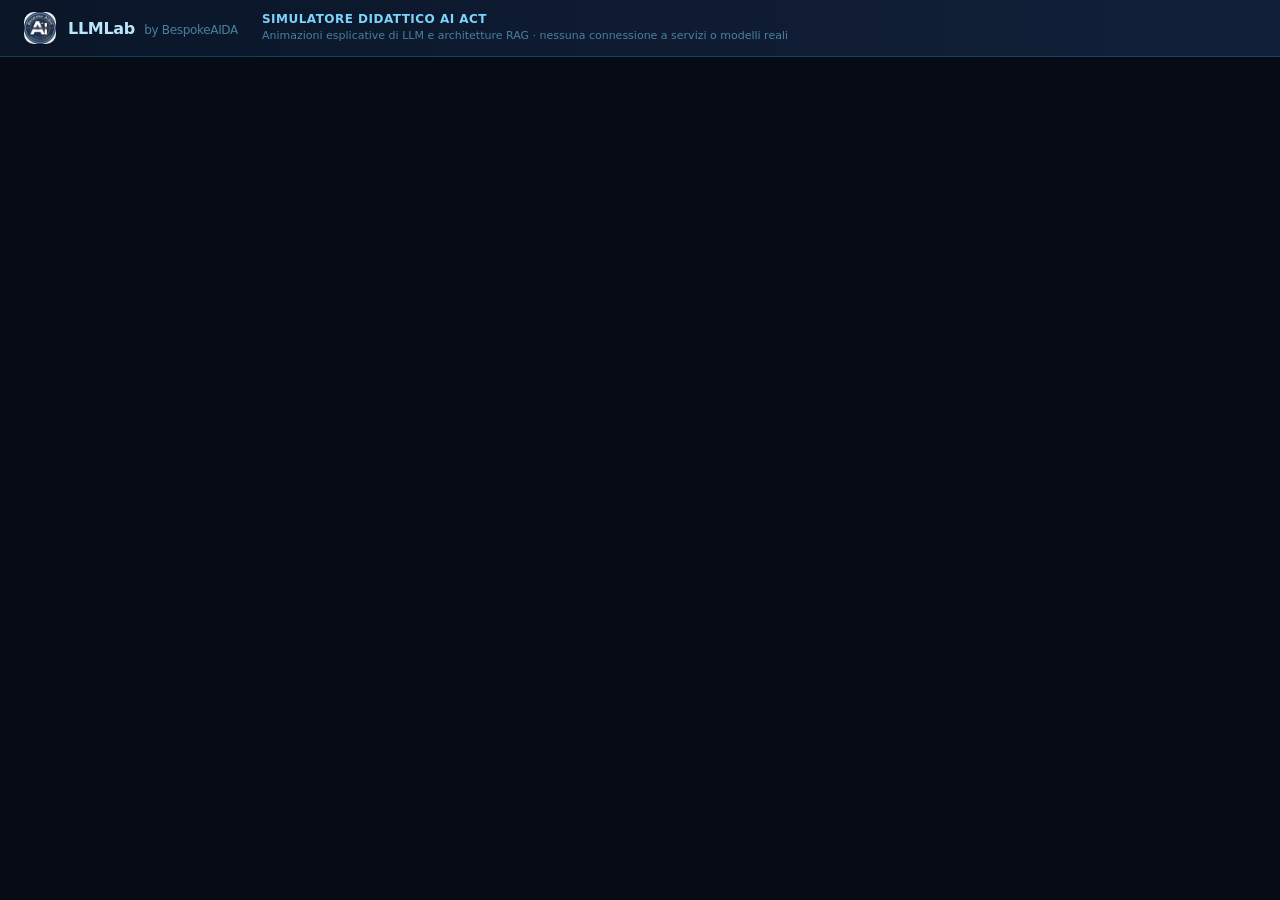
==== index.html @ 725a4943 "Add files via upload" ====
<!DOCTYPE html>
<html lang="it">
<head>
  <meta charset="UTF-8" />
  <meta name="viewport" content="width=device-width, initial-scale=1.0" />
  <title>LLMLab — BespokeAIDA</title>
  <link rel="stylesheet" href="styles/tokens.css" />
  <link rel="stylesheet" href="styles/main.css" />
</head>
<body>

  <!-- Educational Banner -->
  <div class="edu-banner">
    <div class="edu-banner__logo">
      <img src="assets/aida-logo.png" alt="BespokeAIDA" />
      <span class="edu-banner__brand">LLMLab <span class="edu-banner__by">by BespokeAIDA</span></span>
    </div>
    <div class="edu-banner__info">
      <span class="edu-banner__label">Simulatore didattico AI Act</span>
      <span class="edu-banner__sub">Animazioni esplicative di LLM e architetture RAG · nessuna connessione a servizi o modelli reali</span>
    </div>
  </div>

  <div class="app" id="app"></div>

  <script type="module" src="js/app.js"></script>
</body>
</html>
---- styles/tokens.css ----
/* LLMLab — Design tokens */

:root {
  /* Accents (allineati alle sim LLM/RAG) */
  --ll-cyan:       #38d9ff;
  --ll-cyan-dim:   #1cb8db;
  --ll-cyan-soft:  rgba(56, 217, 255, 0.14);
  --ll-purple:     #a78bfa;
  --ll-purple-soft: rgba(167, 139, 250, 0.16);
  --ll-green:      #64f4ac;
  --ll-green-soft: rgba(100, 244, 172, 0.14);

  /* Surfaces */
  --bg:          #070b16;
  --bg-elevated: #111a33;
  --bg-panel:    #151f3a;
  --bg-hover:    rgba(255, 255, 255, 0.05);
  --bg-card:     #10182d;

  /* Border */
  --border:       rgba(45, 60, 103, 0.9);
  --border-light: rgba(255, 255, 255, 0.08);

  /* Text */
  --fg:         #edf3ff;
  --fg-muted:   #9fb2d8;
  --fg-subtle:  #6f81a8;
  --fg-heading: #ffffff;

  /* Banner */
  --banner-bg:   #0a1628;
  --banner-mid:  #12203a;
  --banner-text: #7dd3fc;
  --banner-sub:  rgba(125, 211, 252, 0.55);

  /* Font */
  --font-display: "Segoe UI", system-ui, -apple-system, sans-serif;
  --font-ui:      "Segoe UI", system-ui, -apple-system, sans-serif;
  --font-mono:    "JetBrains Mono", Consolas, monospace;
  --font-size-xs: 11px;
  --font-size-sm: 12px;
  --font-size-md: 14px;
  --font-size-lg: 16px;
  --font-size-xl: 22px;
  --font-size-2xl: 34px;

  /* Spacing */
  --sp-1: 4px;
  --sp-2: 8px;
  --sp-3: 12px;
  --sp-4: 16px;
  --sp-5: 20px;
  --sp-6: 24px;
  --sp-8: 32px;

  /* Shape */
  --r-sm: 6px;
  --r-md: 10px;
  --r-lg: 16px;
  --r-xl: 22px;
  --r-full: 999px;

  --trans: 180ms ease;
  --trans-slow: 280ms ease;

  color-scheme: dark;
}
---- styles/main.css ----
/* LLMLab — Shell + hub */

*, *::before, *::after { box-sizing: border-box; margin: 0; padding: 0; }

html, body {
  height: 100%;
  font-family: var(--font-ui);
  font-size: var(--font-size-md);
  color: var(--fg);
  background: var(--bg);
  overflow: hidden;
}

body {
  display: flex;
  flex-direction: column;
}

/* ── Banner ── */
.edu-banner {
  display: flex;
  align-items: center;
  gap: var(--sp-6);
  padding: var(--sp-3) var(--sp-6);
  background: linear-gradient(90deg, var(--banner-bg) 0%, var(--banner-mid) 100%);
  border-bottom: 1px solid rgba(56, 217, 255, 0.2);
  flex-shrink: 0;
  min-height: 52px;
}

.edu-banner__logo {
  display: flex;
  align-items: center;
  gap: var(--sp-3);
  flex-shrink: 0;
}

.edu-banner__logo img {
  height: 32px;
  width: auto;
  border-radius: var(--r-md);
}

.edu-banner__brand {
  font-size: var(--font-size-lg);
  font-weight: 700;
  color: #bae6fd;
  letter-spacing: -0.02em;
  white-space: nowrap;
}

.edu-banner__by {
  font-weight: 400;
  font-size: var(--font-size-sm);
  color: var(--banner-sub);
  margin-left: var(--sp-1);
}

.edu-banner__info {
  display: flex;
  flex-direction: column;
  gap: 2px;
}

.edu-banner__label {
  font-size: var(--font-size-sm);
  font-weight: 600;
  color: var(--banner-text);
  letter-spacing: 0.04em;
  text-transform: uppercase;
}

.edu-banner__sub {
  font-size: var(--font-size-xs);
  color: var(--banner-sub);
  line-height: 1.4;
}

/* ── App ── */
.app {
  flex: 1;
  min-height: 0;
  display: flex;
  flex-direction: column;
  overflow: hidden;
}

/* ── Hub ── */
.hub {
  flex: 1;
  min-height: 0;
  overflow-y: auto;
  padding: var(--sp-8) var(--sp-6);
  background:
    radial-gradient(circle at 18% 8%, rgba(56, 217, 255, 0.14), transparent 32%),
    radial-gradient(circle at 88% 12%, rgba(167, 139, 250, 0.14), transparent 28%),
    radial-gradient(circle at 50% 100%, rgba(100, 244, 172, 0.08), transparent 36%),
    linear-gradient(160deg, #070b16 0%, #0b1020 55%, #0d1325 100%);
  display: flex;
  flex-direction: column;
  align-items: center;
  justify-content: center;
  gap: var(--sp-8);
}

.hub__hero {
  text-align: center;
  max-width: 720px;
}

.hub__brand {
  font-size: clamp(2rem, 4vw, 2.75rem);
  font-weight: 800;
  letter-spacing: -0.03em;
  color: var(--fg-heading);
  line-height: 1.1;
  margin-bottom: var(--sp-3);
}

.hub__brand span {
  background: linear-gradient(90deg, var(--ll-cyan), var(--ll-purple));
  -webkit-background-clip: text;
  background-clip: text;
  color: transparent;
}

.hub__lead {
  font-size: var(--font-size-lg);
  color: var(--fg-muted);
  line-height: 1.55;
  max-width: 540px;
  margin: 0 auto;
}

.hub__cards {
  display: grid;
  grid-template-columns: repeat(2, minmax(0, 340px));
  gap: var(--sp-5);
  width: 100%;
  max-width: 720px;
  justify-content: center;
}

@media (max-width: 720px) {
  .hub__cards { grid-template-columns: 1fr; max-width: 400px; }
}

.hub-card {
  display: flex;
  flex-direction: column;
  align-items: flex-start;
  gap: var(--sp-3);
  padding: var(--sp-6);
  background: rgba(16, 24, 45, 0.85);
  border: 1px solid var(--border);
  border-radius: var(--r-xl);
  text-align: left;
  color: inherit;
  cursor: pointer;
  transition: border-color var(--trans), transform var(--trans), background var(--trans);
}

.hub-card:hover {
  transform: translateY(-2px);
  background: rgba(21, 31, 58, 0.95);
}

.hub-card--llm:hover { border-color: rgba(56, 217, 255, 0.55); }
.hub-card--rag:hover { border-color: rgba(100, 244, 172, 0.55); }

.hub-card:focus-visible {
  outline: 2px solid var(--ll-cyan);
  outline-offset: 3px;
}

.hub-card__icon {
  width: 48px;
  height: 48px;
  border-radius: var(--r-lg);
  display: grid;
  place-items: center;
  flex-shrink: 0;
}

.hub-card__icon svg { width: 24px; height: 24px; }

.hub-card--llm .hub-card__icon {
  background: var(--ll-cyan-soft);
  color: var(--ll-cyan);
}

.hub-card--rag .hub-card__icon {
  background: var(--ll-green-soft);
  color: var(--ll-green);
}

.hub-card__title {
  font-size: var(--font-size-xl);
  font-weight: 700;
  color: var(--fg-heading);
}

.hub-card__desc {
  font-size: var(--font-size-md);
  color: var(--fg-muted);
  line-height: 1.5;
  flex: 1;
}

.hub-card__cta {
  display: inline-flex;
  align-items: center;
  gap: var(--sp-2);
  margin-top: var(--sp-2);
  font-size: var(--font-size-sm);
  font-weight: 600;
}

.hub-card--llm .hub-card__cta { color: var(--ll-cyan); }
.hub-card--rag .hub-card__cta { color: var(--ll-green); }

.hub-card__cta svg { width: 14px; height: 14px; }

.hub__footnote {
  font-size: var(--font-size-xs);
  color: var(--fg-subtle);
  text-align: center;
  max-width: 480px;
  line-height: 1.5;
}

/* ── Sim view (iframe) ── */
.sim-view {
  flex: 1;
  min-height: 0;
  display: flex;
  flex-direction: column;
  overflow: hidden;
}

.sim-bar {
  display: flex;
  align-items: center;
  justify-content: space-between;
  gap: var(--sp-4);
  padding: var(--sp-2) var(--sp-4);
  background: var(--bg-elevated);
  border-bottom: 1px solid var(--border);
  flex-shrink: 0;
}

.sim-bar__back {
  display: inline-flex;
  align-items: center;
  gap: var(--sp-2);
  padding: var(--sp-2) var(--sp-3);
  background: transparent;
  border: 1px solid var(--border);
  border-radius: var(--r-full);
  color: var(--fg-muted);
  font-size: var(--font-size-sm);
  font-weight: 500;
  cursor: pointer;
  transition: background var(--trans), color var(--trans);
}

.sim-bar__back:hover {
  background: var(--bg-hover);
  color: var(--fg);
}

.sim-bar__back svg { width: 14px; height: 14px; }

.sim-bar__title {
  font-size: var(--font-size-sm);
  font-weight: 600;
  color: var(--fg-muted);
}

.sim-frame {
  flex: 1;
  min-height: 0;
  width: 100%;
  border: 0;
  background: #0b1020;
}

::-webkit-scrollbar { width: 6px; }
::-webkit-scrollbar-track { background: transparent; }
::-webkit-scrollbar-thumb { background: var(--border); border-radius: 3px; }
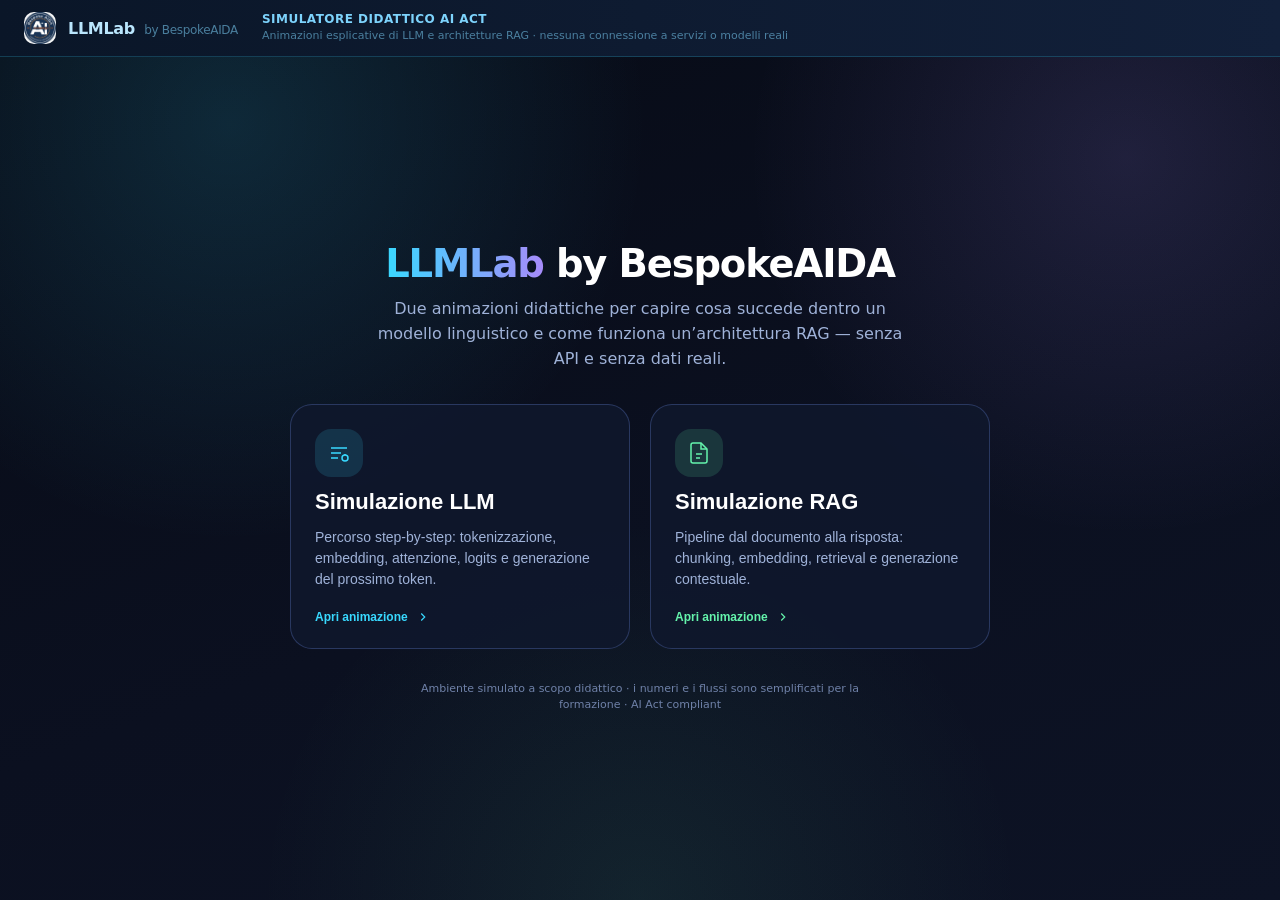
==== commit 935a4c57: "Add files via upload" ====
--- a/index.html
+++ b/index.html
@@ -23,6 +23,9 @@
 
   <div class="app" id="app"></div>
 
-  <script type="module" src="js/app.js"></script>
+  <script src="js/icons.js"></script>
+  <script src="js/state.js"></script>
+  <script src="js/render.js"></script>
+  <script src="js/app.js"></script>
 </body>
 </html>
